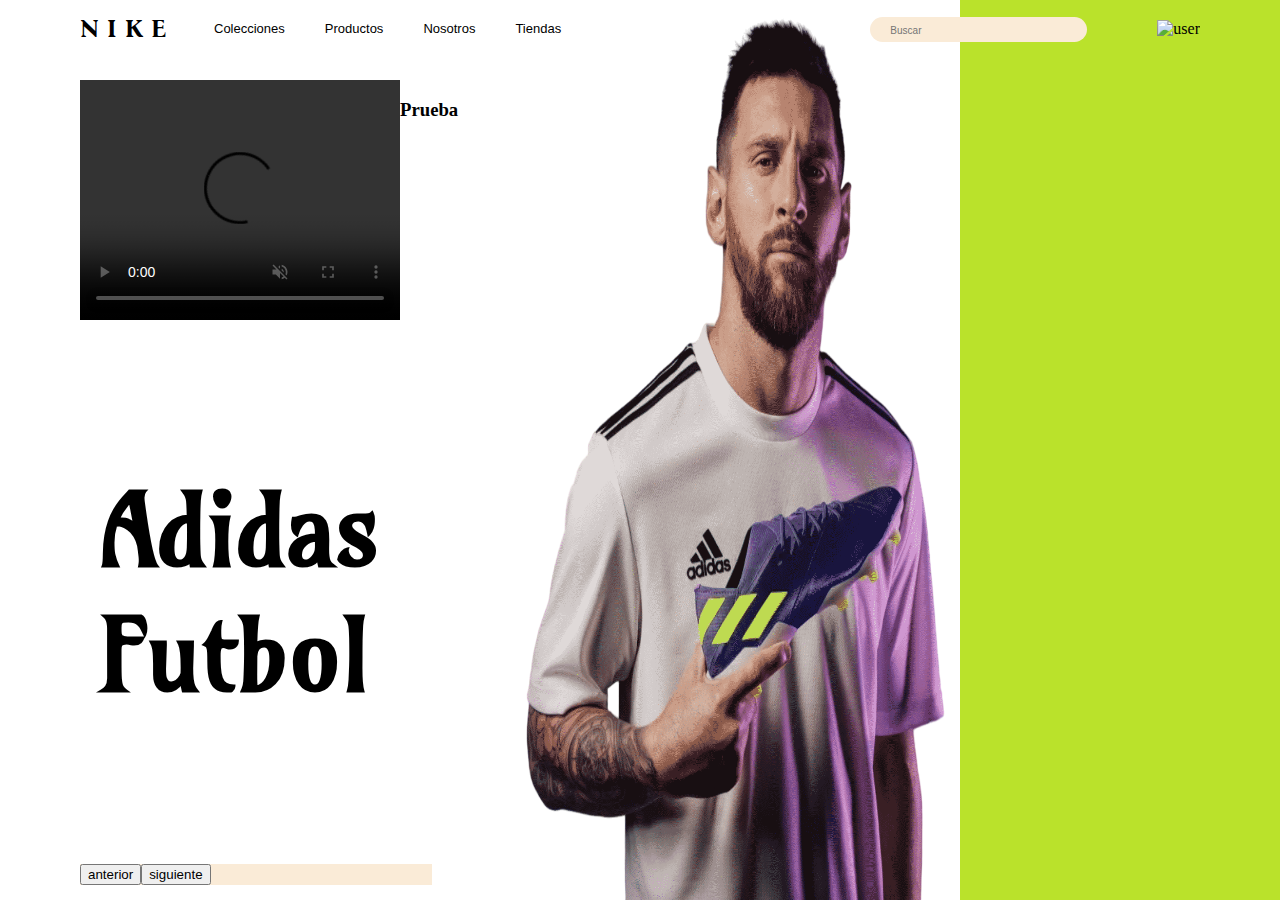
==== index.html @ 3308cf63 "C1" ====
<!DOCTYPE html>
<html lang="en">
<head>
    <meta charset="UTF-8">
    <meta name="viewport" content="width=device-width, initial-scale=1.0">
    <link rel="stylesheet" href="style.css">
    <title>Desing tienda</title>
</head>
<body>

    <header class="header">
        <div class="header_left">
            <div class="header_title">
                NIKE
            </div>
            <div class="header_content">
                <ul class="header_list">
                    <li>
                        <a href="#">Colecciones</a>
                    </li>

                    <li>
                        <a href="#">Productos</a>
                    </li>

                    <li>
                        <a href="#">Nosotros</a>
                    </li>

                    <li>
                        <a href="#">Tiendas</a>
                    </li>
                </ul>
            </div>
        </div>

        <div class="header_right">
            <div>
                <input class="search_header" placeholder="Buscar" type="text">
            </div>
            <div>
                <img style="height: 20px;" src="https://i.pinimg.com/originals/57/00/c0/5700c04197ee9a4372a35ef16eb78f4e.png" alt="user">
            </div>
        </div>
    </header>
    
    <div class="container">
        
        <div class="content1">
            <div class="card1">
                <video id="myVideo" width="320" height="240" controls autoplay muted>
                    <source src="./img/promo.mp4" type="video/mp4">
                </video>
                <h3>Prueba</h3>
            </div>
            
            <div class="card2">
                <h1>Adidas Futbol</h1>
            </div>
            
            <div class="card3">
                <button>anterior</button>
                <button>siguiente</button>
            </div>
        </div>

        <div class="content2">
            <img src="./img/messiS.png" alt="">
        </div>

        <div class="content3">
            
        </div>

    </div>


    
    <script src="./main.js"></script>
</body>
</html>
---- style.css ----
@import url('https://fonts.googleapis.com/css2?family=Amarante&family=BhuTuka+Expanded+One&family=Bona+Nova:ital,wght@0,400;0,700;1,400&family=Orbitron:wght@400..900&family=Vidaloka&display=swap');


body{
    font-family: Poppins;
    margin: 0;
    padding: 0;
    height: 100%;
    overflow-x: hidden;
}

.header {
    position: absolute;
    display: flex;
    justify-content: space-between;
    align-items: center;
    padding: 10px 20px; 
 
    left: 0;
    right: 0;
    padding: 15px 80px 15px 80px;
    z-index: 2;
}



.header_left {
    display: flex;
}

.header_title {
    font-family: "Bona Nova", serif;
    letter-spacing: 8px;
    font-size: 24px;
    font-weight: bold;
}

.header_content {
    display: flex;
}

.header_list {
    display: flex;
    list-style: none;
    margin: 0 auto;
    align-items: center;
}

.header_list li {
    margin-right: 40px;
    font-size: small;
}


.header_list li a {
    font-family: 'Gill Sans', 'Gill Sans MT', Calibri, 'Trebuchet MS', sans-serif;
    text-decoration: none;
    color: #000;
}

.header_right {
    display: flex;
    align-items: center;
}

  
.header_right input.search_header {
    margin-right: 70px;
    padding: 5px 20px 5px 20px;
    background-color: antiquewhite;
    border: none;
    outline: none;
    border-radius: 15px;
}

.header_right input.search_header::placeholder {
    font-size: 10px;
}

/* */

.container {
    display: flex;
    height: 100vh;
    width: 100%;

    position: relative;
}

.content1 {

    width: 40%;
    height: 100%;
    display: inline-block;
}

.content1 .card1{

    display: flex;
    margin: 80px;
    padding: auto;
}

.content1 .card2 {

    display: flex;
    margin: 0px 100px;
}

.content1 .card2 h1{
    font-family: "Amarante", serif;
    font-size: 100px;

}

.content1 .card3{
    background-color: antiquewhite;
    display: flex;
    margin: 80px;
}

.content2 {
    width: 35%;
}

.content2 img {
    height: 100%;
    width: 100%;
    z-index: 1;
}

.content2 {
    width: 35%;
    position: relative;
    z-index: 1; 
}

.content2 img {
    height: 100%;
    width: 100%;
}

.content3 {
    background-color: rgb(186, 226, 43);
    width: 25%;
}
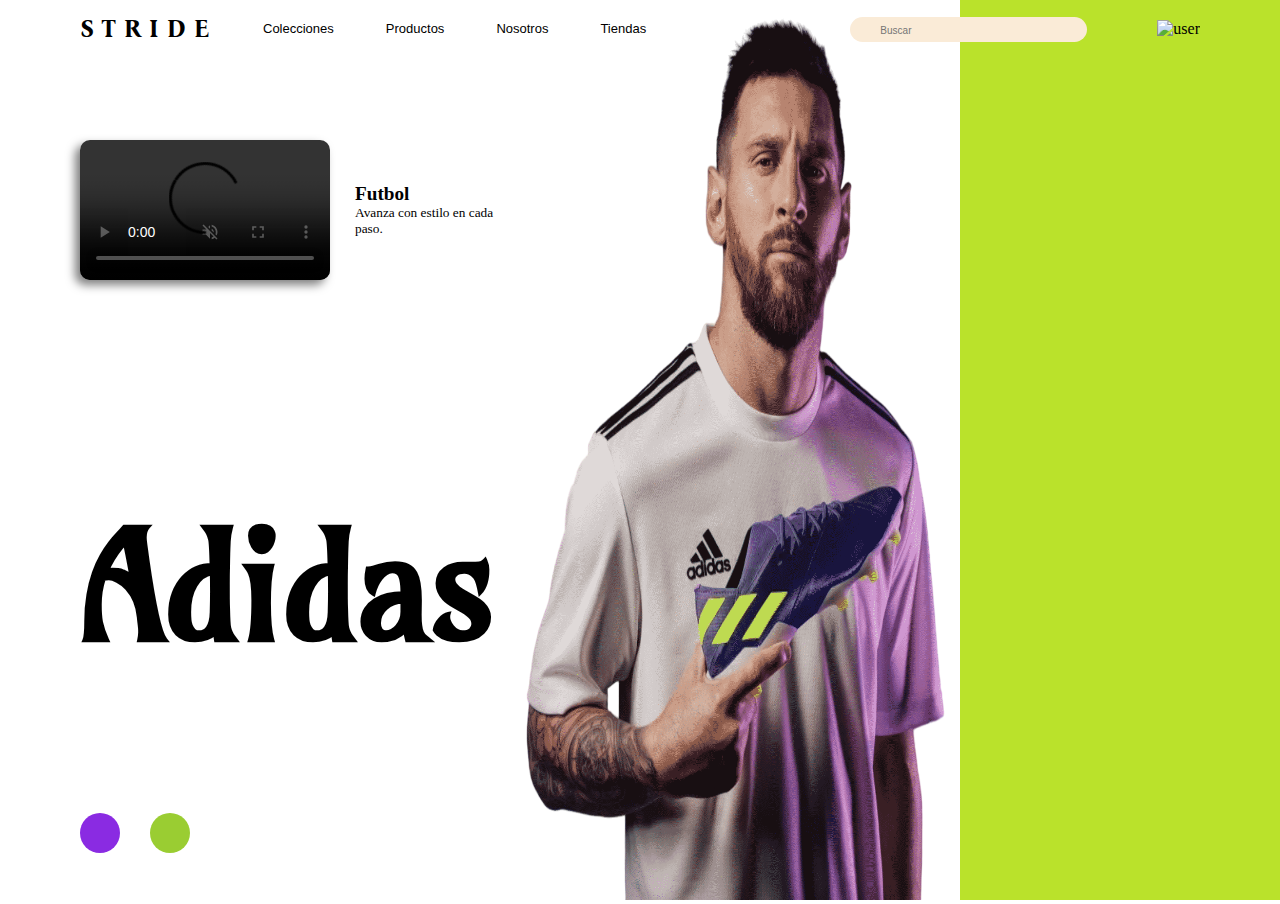
==== commit c511776c: "C3" ====
--- a/index.html
+++ b/index.html
@@ -3,6 +3,7 @@
 <head>
     <meta charset="UTF-8">
     <meta name="viewport" content="width=device-width, initial-scale=1.0">
+    <link href="https://cdn.jsdelivr.net/npm/remixicon@2.5.0/fonts/remixicon.css" rel="stylesheet">
     <link rel="stylesheet" href="style.css">
     <title>Desing tienda</title>
 </head>
@@ -11,7 +12,7 @@
     <header class="header">
         <div class="header_left">
             <div class="header_title">
-                NIKE
+                STRIDE
             </div>
             <div class="header_content">
                 <ul class="header_list">
@@ -36,6 +37,7 @@
 
         <div class="header_right">
             <div>
+                <i class="ri-search-line"></i>
                 <input class="search_header" placeholder="Buscar" type="text">
             </div>
             <div>
@@ -47,20 +49,28 @@
     <div class="container">
         
         <div class="content1">
+            <div class="card0">
+            
+            </div>
             <div class="card1">
-                <video id="myVideo" width="320" height="240" controls autoplay muted>
-                    <source src="./img/promo.mp4" type="video/mp4">
-                </video>
-                <h3>Prueba</h3>
+                <div class="videoContent">
+                    <video id="myVideo"  class="videoImage" controls autoplay muted>
+                        <source src="./img/promo.mp4" type="video/mp4">
+                    </video>
+                    <div class="subVideo">
+                        <h3>Futbol</h3>
+                        <p>Avanza con estilo en cada paso.</p>
+                    </div>
+                </div>
             </div>
             
             <div class="card2">
-                <h1>Adidas Futbol</h1>
+                <h1>Adidas</h1>
             </div>
             
             <div class="card3">
-                <button>anterior</button>
-                <button>siguiente</button>
+                <button style="background-color: blueviolet;"><i class="ri-arrow-left-s-line"></i></button>
+                <button style="background-color: yellowgreen;"><i class="ri-arrow-right-s-line"></i></button>
             </div>
         </div>
 
--- a/style.css
+++ b/style.css
@@ -1,149 +1,239 @@
-
-@import url('https://fonts.googleapis.com/css2?family=Amarante&family=BhuTuka+Expanded+One&family=Bona+Nova:ital,wght@0,400;0,700;1,400&family=Orbitron:wght@400..900&family=Vidaloka&display=swap');
-
-
-body{
-    font-family: Poppins;
-    margin: 0;
-    padding: 0;
-    height: 100%;
-    overflow-x: hidden;
+@import url("https://fonts.googleapis.com/css2?family=Amarante&family=BhuTuka+Expanded+One&family=Bona+Nova:ital,wght@0,400;0,700;1,400&family=Orbitron:wght@400..900&family=Vidaloka&display=swap");
+
+body {
+  font-family: Poppins;
+  margin: 0;
+  padding: 0;
+  height: 100%;
+  overflow-x: hidden;
 }
 
 .header {
-    position: absolute;
-    display: flex;
-    justify-content: space-between;
-    align-items: center;
-    padding: 10px 20px; 
- 
-    left: 0;
-    right: 0;
-    padding: 15px 80px 15px 80px;
-    z-index: 2;
-}
-
-
+  position: absolute;
+  display: flex;
+  justify-content: space-between;
+  align-items: center;
+  padding: 10px 20px;
+
+  left: 0;
+  right: 0;
+  padding: 15px 80px 15px 80px;
+  z-index: 2;
+}
 
 .header_left {
-    display: flex;
+  display: flex;
 }
 
 .header_title {
-    font-family: "Bona Nova", serif;
-    letter-spacing: 8px;
-    font-size: 24px;
-    font-weight: bold;
+  font-family: "Bona Nova", serif;
+  letter-spacing: 8px;
+  font-size: 24px;
+  font-weight: bold;
 }
 
 .header_content {
-    display: flex;
+  display: flex;
 }
 
 .header_list {
-    display: flex;
-    list-style: none;
-    margin: 0 auto;
-    align-items: center;
+  display: flex;
+  list-style: none;
+  margin: 0 auto;
+  align-items: center;
 }
 
 .header_list li {
+    padding: 6px;
     margin-right: 40px;
     font-size: small;
-}
-
-
-.header_list li a {
-    font-family: 'Gill Sans', 'Gill Sans MT', Calibri, 'Trebuchet MS', sans-serif;
+    position: relative; 
+    transition: transform 0.3s ease;
+  }
+  
+  .header_list li a {
+    font-family: "Gill Sans", "Gill Sans MT", Calibri, "Trebuchet MS", sans-serif;
     text-decoration: none;
     color: #000;
-}
-
+    position: relative;
+  }
+
+  .header_list li::after {
+    content: "";
+    position: absolute;
+    bottom: 0;
+    left: 0;
+    width: 0%;
+    height: 3px;
+    background-color: blueviolet; 
+    border-radius: 8px;
+    transition: width 0.3s ease; 
+  }
+  
+  .header_list li:hover::after {
+    width: 100%; 
+  }
+  
+  .header_list li:hover {
+    transform: scale(1.1); 
+  }
+  
 .header_right {
+  display: flex;
+  align-items: center;
+}
+
+.header_right input.search_header {
+  margin-right: 70px;
+  padding: 5px 30px 5px 30px;
+  background-color: antiquewhite;
+  border: none;
+  outline: none;
+  border-radius: 15px;
+}
+
+.search_icon {
+      position: absolute;
+    left: 10px; /* Ajusta la posición horizontal del icono */
+    top: 50%; /* Centra verticalmente */
+    transform: translateY(-50%); /* Ajusta verticalmente */
+  }
+
+.header_right input.search_header::placeholder {
+  font-size: 10px;
+}
+
+/* */
+
+.container {
+  display: flex;
+  height: 100vh;
+  width: 100%;
+  position: relative;
+}
+
+.content1 {
+
+  width: 40%;
+  height: 100vh;
+  display: block;
+}
+
+.content1 .card0 {
+
+  display: flex;
+  height: 10vh;
+}
+
+.content1 .card1 {
+
+  height: 35vh;
+  justify-content: center;
+  align-items: center;
+}
+
+.content1 .card1 .videoContent{
     display: flex;
+
+    padding: 50px 0;
+    justify-content: center;
     align-items: center;
 }
 
-  
-.header_right input.search_header {
-    margin-right: 70px;
-    padding: 5px 20px 5px 20px;
-    background-color: antiquewhite;
-    border: none;
-    outline: none;
-    border-radius: 15px;
-}
-
-.header_right input.search_header::placeholder {
-    font-size: 10px;
-}
-
-/* */
-
-.container {
-    display: flex;
-    height: 100vh;
-    width: 100%;
-
-    position: relative;
-}
-
-.content1 {
-
-    width: 40%;
-    height: 100%;
-    display: inline-block;
-}
-
-.content1 .card1{
-
-    display: flex;
-    margin: 80px;
-    padding: auto;
+.content1 .card1 .videoContent .subVideo{
+    display: block;
+}
+
+.content1 .card1 .videoContent .subVideo h3,
+.content1 .card1 .videoContent .subVideo p {
+    margin: 0 5px 0 25px;
+}
+
+.content1 .card1 .videoContent .subVideo h3 {
+    font-size: larger;
+}
+
+.content1 .card1 .videoContent .subVideo p {
+    font-size: smaller;
+}
+  
+  
+.content1 .card1 .videoImage {
+  width: 250px;
+  height: 140px;
+  margin-left: 80px;
+  box-shadow: -5px 5px 10px rgba(0, 0, 0, 0.5);
+  border-radius: 10px; /* Redondear los bordes */
 }
 
 .content1 .card2 {
-
-    display: flex;
-    margin: 0px 100px;
-}
-
-.content1 .card2 h1{
-    font-family: "Amarante", serif;
-    font-size: 100px;
-
-}
-
-.content1 .card3{
-    background-color: antiquewhite;
-    display: flex;
-    margin: 80px;
+  height: 40vh;
+  display: flex;
+  justify-content: center;
+  align-items: center;
+}
+
+.content1 .card2 h1 {
+  display: flex;
+  font-family: "Amarante", serif;
+
+  width: 100%;
+  height: 100%;
+  padding: 0 0 0 80px;
+  font-size: 150px;
+  align-items: center;
+}
+
+.content1 .card3 {
+
+  display: flex;
+  height: 15vh;
+  justify-content: start;
+  align-items: center;
+  padding-left: 80px;
+}
+
+.content1 .card3 button {
+  display: flex;
+  border-radius: 50%;
+  border: none;
+  cursor: pointer;
+  margin-right: 30px;
+  transition: transform 0.3s ease;
+  align-items: center;
+  justify-content: center;
+  width: 40px;
+  height: 40px;
+  color: white;
+  font-size: medium;
+}
+
+.content1 .card3 button:hover {
+  transform: scale(1.5);
 }
 
 .content2 {
-    width: 35%;
+  width: 35%;
 }
 
 .content2 img {
-    height: 100%;
-    width: 100%;
-    z-index: 1;
+  height: 100%;
+  width: 100%;
+  z-index: 1;
 }
 
 .content2 {
-    width: 35%;
-    position: relative;
-    z-index: 1; 
+  width: 35%;
+  position: relative;
+  z-index: 1;
 }
 
 .content2 img {
-    height: 100%;
-    width: 100%;
+  height: 100%;
+  width: 100%;
 }
 
 .content3 {
-    background-color: rgb(186, 226, 43);
-    width: 25%;
-}
-
-
+  background-color: rgb(186, 226, 43);
+  width: 25%;
+}
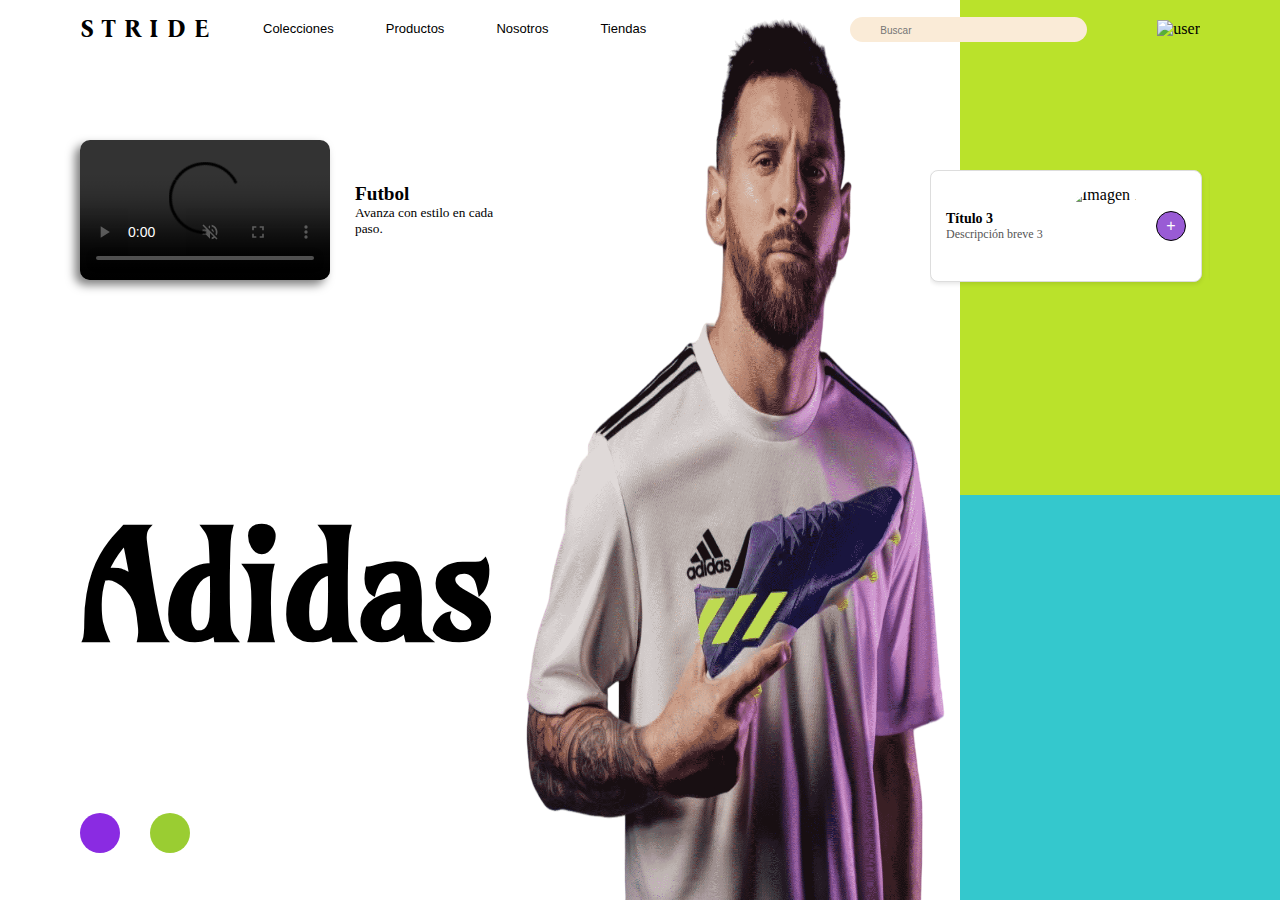
==== commit 8c9934ff: "C5" ====
--- a/index.html
+++ b/index.html
@@ -79,7 +79,64 @@
         </div>
 
         <div class="content3">
-            
+            <div class="card0">
+            </div>
+            <div class="card1">
+                <div class="carousel-container">
+                    <div class="carousel">
+                        <div class="card">
+                            <div class="card-content">
+                                <div class="card-content-text">
+                                    <h3>Título 3</h3>
+                                    <p>Descripción breve 3</p>
+                                </div>
+                                <div class="card-content-colors">
+                                    <div class="circle"></div>
+                                </div>
+                            </div>
+                            <img src="https://assets.adidas.com/images/h_840,f_auto,q_auto,fl_lossy,c_fill,g_auto/d24e4c93008c4e559f76c67bc6c3b143_9366/Polera_con_Capucha_Flames_Logo_Negro_IS0208_21_model.jpg" alt="Imagen 1">
+                            <button>+</button>
+                        </div>
+                        <div class="card">
+                            <div class="card-content">
+                                <div class="card-content-text">
+                                    <h3>Título 2</h3>
+                                    <p>Descripción breve 2</p>
+                                </div>
+                                <div class="card-content-colors">
+                                    <div class="circle"></div>
+                                </div>
+                            </div>
+                            <img src="https://assets.adidas.com/images/h_840,f_auto,q_auto,fl_lossy,c_fill,g_auto/13adff8dc2734547952faef900b43ec9_9366/Polera_con_Capucha_Adicolor_Seasonal_Archive_Negro_IA2531_21_model.jpg" alt="Imagen 2">
+                            <button>+</button>
+                        </div>
+                        <div class="card">
+                            <div class="card-content">
+                                <div class="card-content-text">
+                                    <h3>Título 3</h3>
+                                    <p>Descripción breve 3</p>
+                                </div>
+                                <div class="card-content-colors">
+                                    <div class="circle"></div>
+                                </div>
+                            </div>
+                            <div class="card-content">
+                                <div class="card-content-img">
+                                    <img src="https://assets.adidas.com/images/h_840,f_auto,q_auto,fl_lossy,c_fill,g_auto/9601178d32a848e4823ef4afb7f91dfe_9366/Polera_con_Capucha_Youth_of_Paris_Plomo_IU3310_21_model.jpg" alt="Imagen 3">
+                                </div>
+                                <div>
+                                    <button>+</button>
+                                </div>
+                            </div>
+                        </div>
+                        <!-- Añade más tarjetas aquí -->
+                    </div>
+                </div>
+            </div>
+
+            <div class="card2">
+                
+            </div>
         </div>
 
     </div>
--- a/style.css
+++ b/style.css
@@ -120,7 +120,6 @@
 }
 
 .content1 .card0 {
-
   display: flex;
   height: 10vh;
 }
@@ -236,4 +235,92 @@
 .content3 {
   background-color: rgb(186, 226, 43);
   width: 25%;
-}
+  height: 100vh;
+  display: block;
+}
+
+.content3 .card0 {
+  display: flex;
+  height: 10vh;
+}
+
+.content3 .card1 {
+  display: flex;
+  height: 45vh;
+}
+
+
+.carousel-container {
+  position: relative;
+  width: 280px; /* Ajusta el ancho del contenedor del carrusel */
+  overflow: hidden;
+  margin: 80px -30px;
+}
+
+.carousel {
+  display: flex;
+  transition: transform 0.5s ease;
+}
+
+.card {
+  min-width: 240px;
+  min-height: 80px;
+  margin-right: 10px;
+  display: flex;
+  align-items: center;
+  justify-content: space-between;
+  padding: 15px;
+  background-color: white;
+  border: 1px solid #ddd;
+  border-radius: 8px;
+  box-shadow: 0 2px 4px rgba(0, 0, 0, 0.1);
+}
+
+.card img {
+  width: 80px;
+  height: 80px;
+  border-radius: 50%;
+  margin-right: 10px;
+}
+
+.card-content {
+  display: flex;
+  flex-direction: column;
+  justify-content: center;
+  flex: 1;
+}
+
+.card-content h3 {
+  margin: 0;
+  font-size: 14px;
+}
+
+.card-content p {
+  margin: 0;
+  font-size: 12px;
+  color: #555;
+}
+
+.card button {
+  width: 30px;
+  height: 30px;
+  background-color: #995BD5;
+  border: 1px solid #000;
+  color: white;
+  border-radius: 50%;
+  font-size: 16px;
+  display: flex;
+  align-items: center;
+  justify-content: center;
+  cursor: pointer;
+}
+
+.card button:hover {
+  background-color: #0056b3;
+}
+
+.content3 .card2 {
+  display: flex;
+  height: 45vh;
+  background-color: rgb(52, 200, 205);
+}
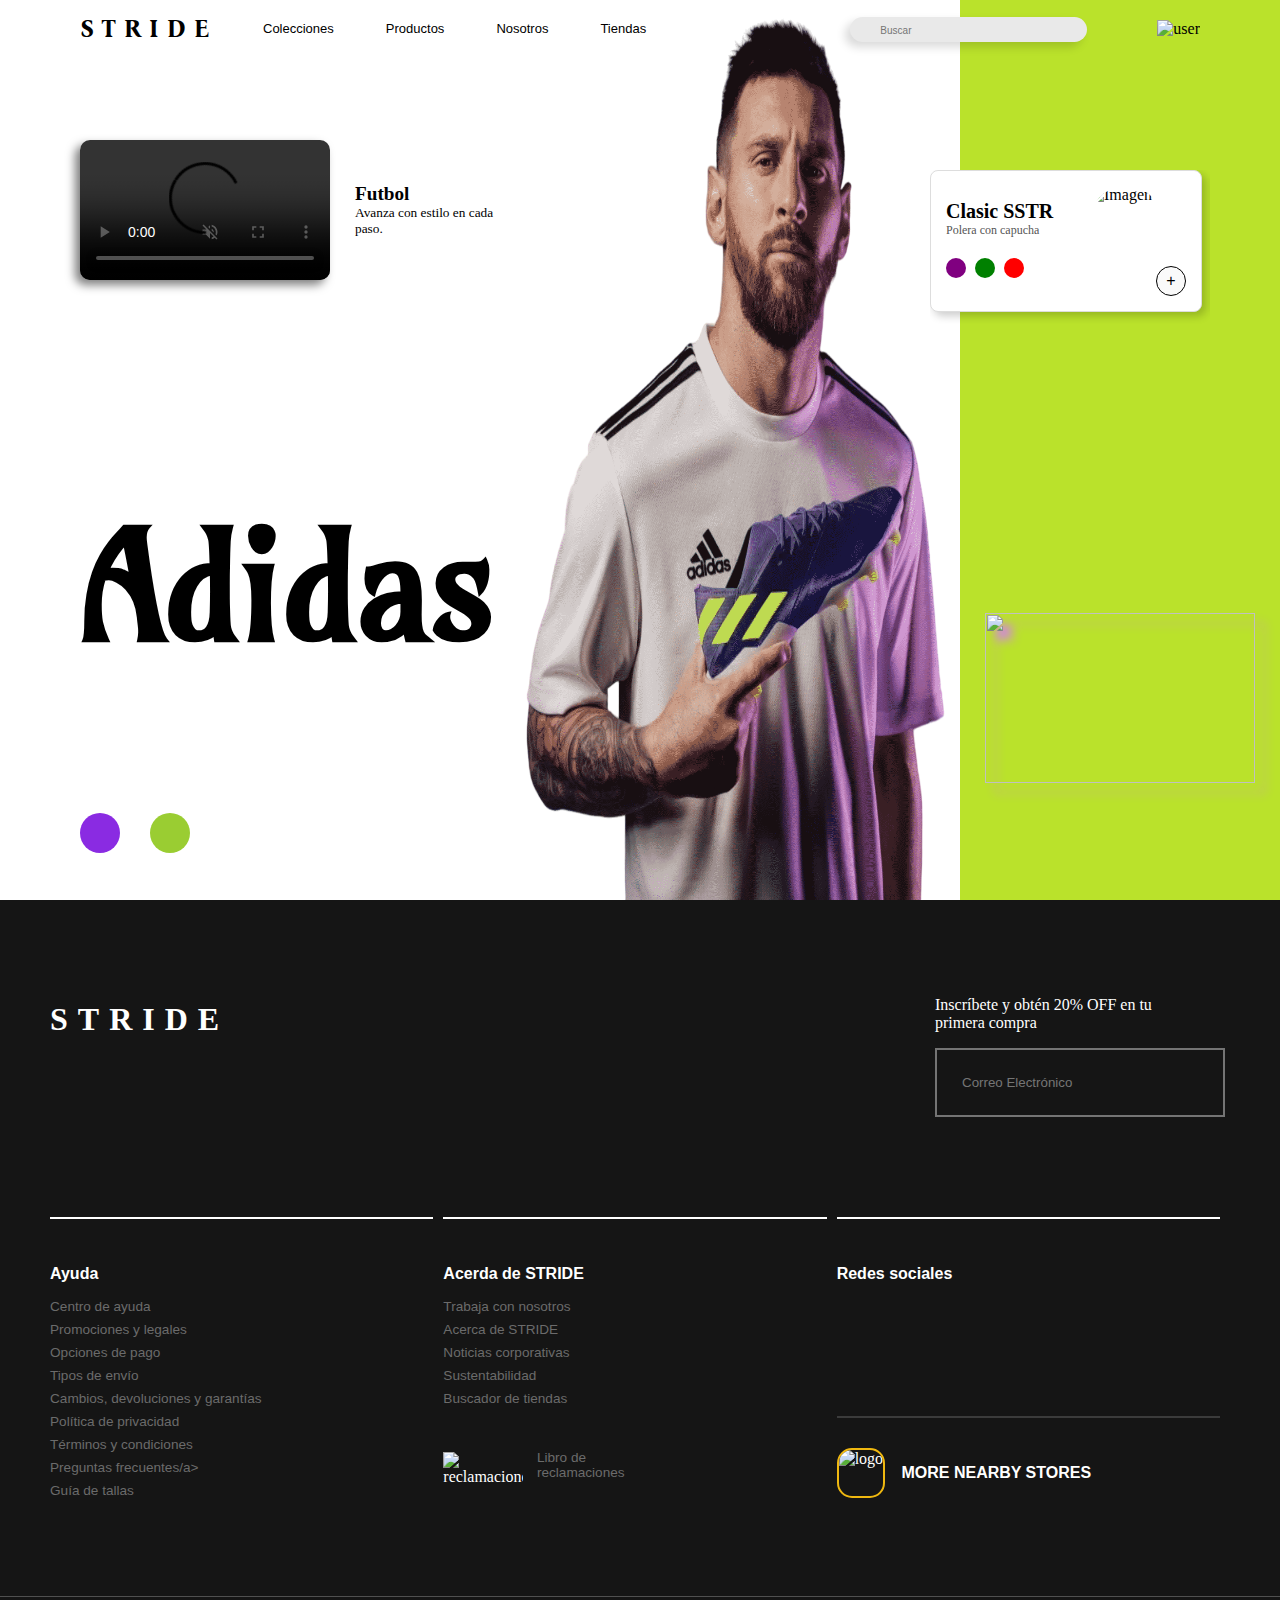
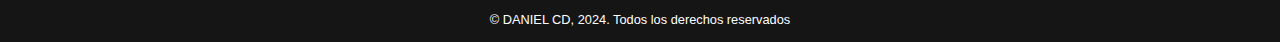
==== commit 7839601e: "C6" ====
--- a/index.html
+++ b/index.html
@@ -1,148 +1,240 @@
 <!DOCTYPE html>
 <html lang="en">
-<head>
-    <meta charset="UTF-8">
-    <meta name="viewport" content="width=device-width, initial-scale=1.0">
-    <link href="https://cdn.jsdelivr.net/npm/remixicon@2.5.0/fonts/remixicon.css" rel="stylesheet">
-    <link rel="stylesheet" href="style.css">
+  <head>
+    <meta charset="UTF-8" />
+    <meta name="viewport" content="width=device-width, initial-scale=1.0" />
+    <link
+      href="https://cdn.jsdelivr.net/npm/remixicon@2.5.0/fonts/remixicon.css"
+      rel="stylesheet"
+    />
+    <link rel="stylesheet" href="style.css" />
     <title>Desing tienda</title>
-</head>
-<body>
-
+  </head>
+  <body>
     <header class="header">
-        <div class="header_left">
-            <div class="header_title">
-                STRIDE
-            </div>
-            <div class="header_content">
-                <ul class="header_list">
-                    <li>
-                        <a href="#">Colecciones</a>
-                    </li>
-
-                    <li>
-                        <a href="#">Productos</a>
-                    </li>
-
-                    <li>
-                        <a href="#">Nosotros</a>
-                    </li>
-
-                    <li>
-                        <a href="#">Tiendas</a>
-                    </li>
-                </ul>
-            </div>
-        </div>
-
-        <div class="header_right">
-            <div>
-                <i class="ri-search-line"></i>
-                <input class="search_header" placeholder="Buscar" type="text">
-            </div>
-            <div>
-                <img style="height: 20px;" src="https://i.pinimg.com/originals/57/00/c0/5700c04197ee9a4372a35ef16eb78f4e.png" alt="user">
-            </div>
-        </div>
+      <div class="header_left">
+        <div class="header_title">STRIDE</div>
+        <div class="header_content">
+          <ul class="header_list">
+            <li>
+              <a href="#">Colecciones</a>
+            </li>
+
+            <li>
+              <a href="#">Productos</a>
+            </li>
+
+            <li>
+              <a href="#">Nosotros</a>
+            </li>
+
+            <li>
+              <a href="#">Tiendas</a>
+            </li>
+          </ul>
+        </div>
+      </div>
+
+      <div class="header_right">
+        <div>
+          <i class="ri-search-line"></i>
+          <input class="search_header" placeholder="Buscar" type="text" />
+        </div>
+        <div>
+          <img
+            style="height: 20px"
+            src="https://i.pinimg.com/originals/57/00/c0/5700c04197ee9a4372a35ef16eb78f4e.png"
+            alt="user"
+          />
+        </div>
+      </div>
     </header>
+
+    <div class="container">
+      <div class="content1">
+        <div class="card0"></div>
+        <div class="card1">
+          <div class="videoContent">
+            <video id="myVideo" class="videoImage" controls autoplay muted>
+              <source src="./img/promo.mp4" type="video/mp4" />
+            </video>
+            <div class="subVideo">
+              <h3>Futbol</h3>
+              <p>Avanza con estilo en cada paso.</p>
+            </div>
+          </div>
+        </div>
+
+        <div class="card2">
+          <h1>Adidas</h1>
+        </div>
+
+        <div class="card3">
+          <button style="background-color: blueviolet">
+            <i class="ri-arrow-left-s-line"></i>
+          </button>
+          <button style="background-color: yellowgreen">
+            <i class="ri-arrow-right-s-line"></i>
+          </button>
+        </div>
+      </div>
+
+      <div class="content2">
+        <img src="./img/messiS.png" alt="" />
+      </div>
+
+      <div class="content3">
+        <div class="card0"></div>
+        <div class="card1">
+          <div class="carousel-container">
+            <div class="carousel">
+              <div class="card">
+                <div class="card-content">
+                  <div class="card-content-text">
+                    <h3>Clasic SSTR</h3>
+                    <p>Polera con capucha</p>
+                  </div>
+                  <div class="card-content-colors">
+                    <div class="circle purple"></div>
+                    <div class="circle green"></div>
+                    <div class="circle red"></div>
+                  </div>
+                </div>
+                <div class="card-content">
+                    <div class="card-content-img">
+                      <img
+                        src="https://assets.adidas.com/images/h_840,f_auto,q_auto,fl_lossy,c_fill,g_auto/9601178d32a848e4823ef4afb7f91dfe_9366/Polera_con_Capucha_Youth_of_Paris_Plomo_IU3310_21_model.jpg"
+                        alt="Imagen 3"
+                      />
+                    </div>
+                    <div class="card-content-btn">
+                      <button>+</button>
+                    </div>
+                </div>
+              </div>
+              <div class="card">
+                <div class="card-content">
+                  <div class="card-content-text">
+                    <h3>Henry Jones</h3>
+                    <p>Bolsillo canguro</p>
+                  </div>
+                  <div class="card-content-colors">
+                    <div class="circle purple"></div>
+                    <div class="circle green"></div>
+                    <div class="circle red"></div>
+                  </div>
+                </div>
+                <div class="card-content">
+                    <div class="card-content-img">
+                      <img
+                        src="https://assets.adidas.com/images/h_840,f_auto,q_auto,fl_lossy,c_fill,g_auto/dfbb40f942c0432a8b2c5af1ca019112_9366/Polera_con_Capucha_Henry_Jones_Estampado_Plomo_IU0135_23_hover_model.jpg"
+                        alt="Imagen 3"
+                      />
+                    </div>
+                    <div class="card-content-btn">
+                      <button>+</button>
+                    </div>
+                  </div>
+              </div>
+              <div class="card">
+                <div class="card-content">
+                  <div class="card-content-text">
+                    <h3>Flames</h3>
+                    <p>Ajuste holgado</p>
+                  </div>
+                  <div class="card-content-colors">
+                    <div class="circle purple"></div>
+                    <div class="circle green"></div>
+                    <div class="circle red"></div>
+                  </div>
+                </div>
+                <div class="card-content">
+                  <div class="card-content-img">
+                    <img
+                      src="https://assets.adidas.com/images/h_840,f_auto,q_auto,fl_lossy,c_fill,g_auto/d24e4c93008c4e559f76c67bc6c3b143_9366/Polera_con_Capucha_Flames_Logo_Negro_IS0208_21_model.jpg"
+                      alt="Imagen 3"
+                    />
+                  </div>
+                  <div class="card-content-btn">
+                    <button>+</button>
+                  </div>
+                </div>
+              </div>
+              <!-- Añade más tarjetas aquí -->
+            </div>
+          </div>
+        </div>
+
+        <div class="card2">
+            <img src="https://1000marcas.net/wp-content/uploads/2024/02/Adidas-Logo.png" class="imgz">
+        </div>
+      </div>
+    </div>
+
+    <footer>
+        <div class="footer1">
+            <div class="footer-container">
+                <div class="footer-alto">
+                    <div class="footer-logo">
+                        <div class="footer_title"><h1>STRIDE</h1></div>
+                    </div>
+                    <div class="footer-contact">
+                        <p>Inscríbete y obtén 20% OFF en tu primera compra</p>
+                        <input type="text" placeholder="Correo Electrónico">
+                    </div>
+                </div>
+                <div class="footer-bajo">
+                    <div class="footer-list">
+                        <h3>Ayuda</h3>
+                        <a href="#">Centro de ayuda</a>
+                        <a href="#">Promociones y legales</a>
+                        <a href="#">Opciones de pago</a>
+                        <a href="#">Tipos de envío</a>
+                        <a href="#">Cambios, devoluciones y garantías</a>
+                        <a href="#">Política de privacidad</a>
+                        <a href="#">Términos y condiciones</a>
+                        <a href="#">Preguntas frecuentes/a>
+                        <a href="#">Guía de tallas</a>
+                    </div>
+                    <div class="footer-list">
+                        <h3>Acerda de STRIDE</h3>
+                        <a href="#">Trabaja con nosotros</a>
+                        <a href="#">Acerca de STRIDE</a>
+                        <a href="#">Noticias corporativas</a>
+                        <a href="#">Sustentabilidad</a>
+                        <a href="#">Buscador de tiendas</a> <br> <br>
+                        <div class="footer-reclamaciones">
+                            <img src="https://www.saludayacucho.gob.pe/wp-content/uploads/imagenes/libro_reclamaciones.png" alt="reclamaciones">
+                            <a href="#">
+                                <span class="line-break">Libro de</span>
+                                <span class="line-break">reclamaciones</span>
+                            </a>
+                        </div>
+                    </div>
+                    <div class="footer-list">
+                        <h3>Redes sociales</h3>
+                        <div class="footer-social">
+                            <i class="ri-facebook-box-fill"></i>
+                            <i class="ri-youtube-fill"></i>
+                            <i class="ri-instagram-fill"></i>
+                        </div>
+                        <div class="footer-train">
+                            <img src="https://img.freepik.com/vector-gratis/identidad-marca-logotipo-vectorial-corporativo-diseno-r_460848-10165.jpg?size=626&ext=jpg&ga=GA1.1.1788068356.1716422400&semt=ais_user" alt="logo">
+                            <h3>MORE NEARBY STORES</h3>
+                        </div>
+                    </div>
+                </div>
+            </div>
+        </div>
+        <div class="footer2">
+            <p>© DANIEL CD, 2024. Todos los derechos reservados</p>
+            <div class="footer2-target">
+
+            </div>
+        </div>  
+    </footer>
     
-    <div class="container">
-        
-        <div class="content1">
-            <div class="card0">
-            
-            </div>
-            <div class="card1">
-                <div class="videoContent">
-                    <video id="myVideo"  class="videoImage" controls autoplay muted>
-                        <source src="./img/promo.mp4" type="video/mp4">
-                    </video>
-                    <div class="subVideo">
-                        <h3>Futbol</h3>
-                        <p>Avanza con estilo en cada paso.</p>
-                    </div>
-                </div>
-            </div>
-            
-            <div class="card2">
-                <h1>Adidas</h1>
-            </div>
-            
-            <div class="card3">
-                <button style="background-color: blueviolet;"><i class="ri-arrow-left-s-line"></i></button>
-                <button style="background-color: yellowgreen;"><i class="ri-arrow-right-s-line"></i></button>
-            </div>
-        </div>
-
-        <div class="content2">
-            <img src="./img/messiS.png" alt="">
-        </div>
-
-        <div class="content3">
-            <div class="card0">
-            </div>
-            <div class="card1">
-                <div class="carousel-container">
-                    <div class="carousel">
-                        <div class="card">
-                            <div class="card-content">
-                                <div class="card-content-text">
-                                    <h3>Título 3</h3>
-                                    <p>Descripción breve 3</p>
-                                </div>
-                                <div class="card-content-colors">
-                                    <div class="circle"></div>
-                                </div>
-                            </div>
-                            <img src="https://assets.adidas.com/images/h_840,f_auto,q_auto,fl_lossy,c_fill,g_auto/d24e4c93008c4e559f76c67bc6c3b143_9366/Polera_con_Capucha_Flames_Logo_Negro_IS0208_21_model.jpg" alt="Imagen 1">
-                            <button>+</button>
-                        </div>
-                        <div class="card">
-                            <div class="card-content">
-                                <div class="card-content-text">
-                                    <h3>Título 2</h3>
-                                    <p>Descripción breve 2</p>
-                                </div>
-                                <div class="card-content-colors">
-                                    <div class="circle"></div>
-                                </div>
-                            </div>
-                            <img src="https://assets.adidas.com/images/h_840,f_auto,q_auto,fl_lossy,c_fill,g_auto/13adff8dc2734547952faef900b43ec9_9366/Polera_con_Capucha_Adicolor_Seasonal_Archive_Negro_IA2531_21_model.jpg" alt="Imagen 2">
-                            <button>+</button>
-                        </div>
-                        <div class="card">
-                            <div class="card-content">
-                                <div class="card-content-text">
-                                    <h3>Título 3</h3>
-                                    <p>Descripción breve 3</p>
-                                </div>
-                                <div class="card-content-colors">
-                                    <div class="circle"></div>
-                                </div>
-                            </div>
-                            <div class="card-content">
-                                <div class="card-content-img">
-                                    <img src="https://assets.adidas.com/images/h_840,f_auto,q_auto,fl_lossy,c_fill,g_auto/9601178d32a848e4823ef4afb7f91dfe_9366/Polera_con_Capucha_Youth_of_Paris_Plomo_IU3310_21_model.jpg" alt="Imagen 3">
-                                </div>
-                                <div>
-                                    <button>+</button>
-                                </div>
-                            </div>
-                        </div>
-                        <!-- Añade más tarjetas aquí -->
-                    </div>
-                </div>
-            </div>
-
-            <div class="card2">
-                
-            </div>
-        </div>
-
-    </div>
-
-
-    
+
     <script src="./main.js"></script>
-</body>
-</html>+  </body>
+</html>
--- a/style.css
+++ b/style.css
@@ -86,10 +86,11 @@
 .header_right input.search_header {
   margin-right: 70px;
   padding: 5px 30px 5px 30px;
-  background-color: antiquewhite;
+  background-color: rgb(233, 233, 233);
   border: none;
   outline: none;
   border-radius: 15px;
+  box-shadow: -5px 5px 10px rgba(0, 0, 0, 0.15);
 }
 
 .search_icon {
@@ -252,7 +253,7 @@
 
 .carousel-container {
   position: relative;
-  width: 280px; /* Ajusta el ancho del contenedor del carrusel */
+  width: 280px;
   overflow: hidden;
   margin: 80px -30px;
 }
@@ -273,54 +274,277 @@
   background-color: white;
   border: 1px solid #ddd;
   border-radius: 8px;
-  box-shadow: 0 2px 4px rgba(0, 0, 0, 0.1);
-}
-
-.card img {
-  width: 80px;
-  height: 80px;
+  box-shadow: 4px 4px 8px rgba(0, 0, 0, 0.2);
+}
+
+.card-content-img {
+  display: flex;
+  justify-content: center;
+  width: 100%; 
+}
+
+.card-content-img img {
+  max-width: 100%;
+  max-height: 100%; 
   border-radius: 50%;
-  margin-right: 10px;
-}
+  height: 80px; 
+}
+
 
 .card-content {
-  display: flex;
+  display: block;
   flex-direction: column;
   justify-content: center;
   flex: 1;
 }
 
+
 .card-content h3 {
   margin: 0;
-  font-size: 14px;
+  font-size: 20px;
+ 
 }
 
 .card-content p {
   margin: 0;
   font-size: 12px;
   color: #555;
+  padding-bottom: 20px; 
+}
+
+
+.card-content-colors .circle {
+  width: 20px;
+  height: 20px;
+  border-radius: 50%;
+  display: inline-block;
+  margin-right: 5px;
+}
+.circle.purple {
+  background-color: purple;
+}
+.circle.green {
+  background-color: green;
+}
+.circle.red {
+  background-color: red;
 }
 
 .card button {
   width: 30px;
   height: 30px;
-  background-color: #995BD5;
+  background-color: #fafafa;
   border: 1px solid #000;
-  color: white;
+  color: black;
   border-radius: 50%;
   font-size: 16px;
   display: flex;
   align-items: center;
   justify-content: center;
   cursor: pointer;
+  margin-left: 90px;
+  transition: background-color 0.3s ease, color 0.3s ease;
 }
 
 .card button:hover {
-  background-color: #0056b3;
+  background-color: #333333;
+  color: white;
+
 }
 
 .content3 .card2 {
   display: flex;
   height: 45vh;
-  background-color: rgb(52, 200, 205);
-}
+  justify-content: center; /* Centra horizontalmente */
+  align-items: center; /* Centra verticalmente */
+}
+
+
+.card2 .imgz {
+  width: 270px;
+  height: 170px;
+  filter: drop-shadow(10px 10px 5px rgb(209, 136, 216));
+}
+
+
+/* FOOTER */ 
+footer {
+  background-color: #151515; 
+  color: #ffffff; 
+  padding: 80px 0 0 0; 
+}
+
+.footer1 {
+  background-color: #151515;
+  color: #000;
+  padding: 0 50px;
+  display: block;
+  border-bottom: solid #505050 1px;
+}
+
+.footer-alto {
+  display: flex;
+  color: white;
+  padding-bottom: 100px;
+  background-color: #151515;
+}
+
+.footer-logo {
+  width: 75%;
+}
+
+.footer-logo h1 {
+  letter-spacing: 10px;
+  cursor: pointer;
+  transition: color 0.5s ease;
+}
+
+.footer-logo h1:hover {
+  color: rgb(253, 214, 162);
+}
+
+.footer-contact {
+  width: 25%;
+}
+
+.footer-contact p{
+  width: 80%;
+}
+
+.footer-contact input{
+  width: 80%;
+  padding: 25px;
+  outline: none;
+  background-color: #151515;
+  color: #ddd;
+  border: 2px solid rgb(116, 116, 116); /* Borde dorado */
+  transition: border-color 0.3s; /* Transición suave del color del borde */
+}
+
+.footer-contact input:focus {
+  border-color: rgb(219, 219, 219); 
+}
+
+.footer-bajo {
+  display: flex;
+  padding-bottom: 90px;
+}
+
+.footer-bajo > * {
+  flex-grow: 1;
+  flex-basis: 0;
+}
+
+.footer-list {
+  background-color: #151515;
+  margin-right: 10px;
+  padding-top: 30px;
+  border-top: #ffffff solid 2px;
+  color: white;
+}
+
+.footer-list h3 {
+  font-family: Arial, Helvetica, sans-serif;
+  font-size: 1rem;
+}
+
+.footer-list a {
+  display: block;
+  color: rgb(107, 107, 107);
+  font-family: sans-serif;
+  font-size: 0.85rem;
+  margin-bottom: 8px;
+  text-decoration: none;
+  transition: color 0.3s ease;
+}
+
+.footer-list a:hover {
+  color: white;
+}
+
+.footer-reclamaciones {
+  display: flex;
+  align-items: center;
+}
+
+.footer-reclamaciones img{
+  cursor: pointer;
+  width: 5em;
+  height: auto; 
+}
+
+.footer-reclamaciones a{  
+  margin-left: 1em;
+}
+
+ .line-break {
+  display: block;
+}
+
+.footer-social{
+  padding-bottom: 90px;
+  border-bottom: #3b3b3b solid 2px;
+}
+
+.footer-social i{
+  cursor: pointer;
+  font-size: 1.5em;
+  padding-right: 10px;
+  transition: color 0.5s ease;
+}
+
+.footer-social i:hover{
+  color: #555;
+}
+
+
+.footer-train {
+  padding-top: 30px;
+  display: flex;
+}
+
+.footer-train img {
+  cursor: pointer;
+  width: 2.8em;
+  height: auto;
+  border: #efb810 2px solid;
+  border-radius: 15px;
+}
+
+.footer-train h3 {
+  margin-left: 1em;
+  cursor: pointer;
+  position: relative;
+  transition: color 0.3s ease;
+}
+
+.footer-train h3:hover {
+  color: rgb(253, 214, 162);
+}
+
+.footer-train h3::after {
+  content: '';
+  position: absolute;
+  bottom: -2px;
+  left: 0;
+  width: 100%;
+  height: 2px;
+  background-image: linear-gradient(to right, transparent 0%, #efb810 100%);
+  background-repeat: no-repeat;
+  background-size: 0% 2px; 
+  transition: background-size 0.3s ease;
+}
+
+.footer-train h3:hover::after {
+  background-size: 100% 9px;
+}
+
+.footer2 {
+  padding: 2px;
+  text-align: center;
+}
+
+.footer2 p {
+  font-family: 'Lucida Sans', 'Lucida Sans Regular', 'Lucida Grande', 'Lucida Sans Unicode', Geneva, Verdana, sans-serif;
+  font-size: 0.8em;
+}
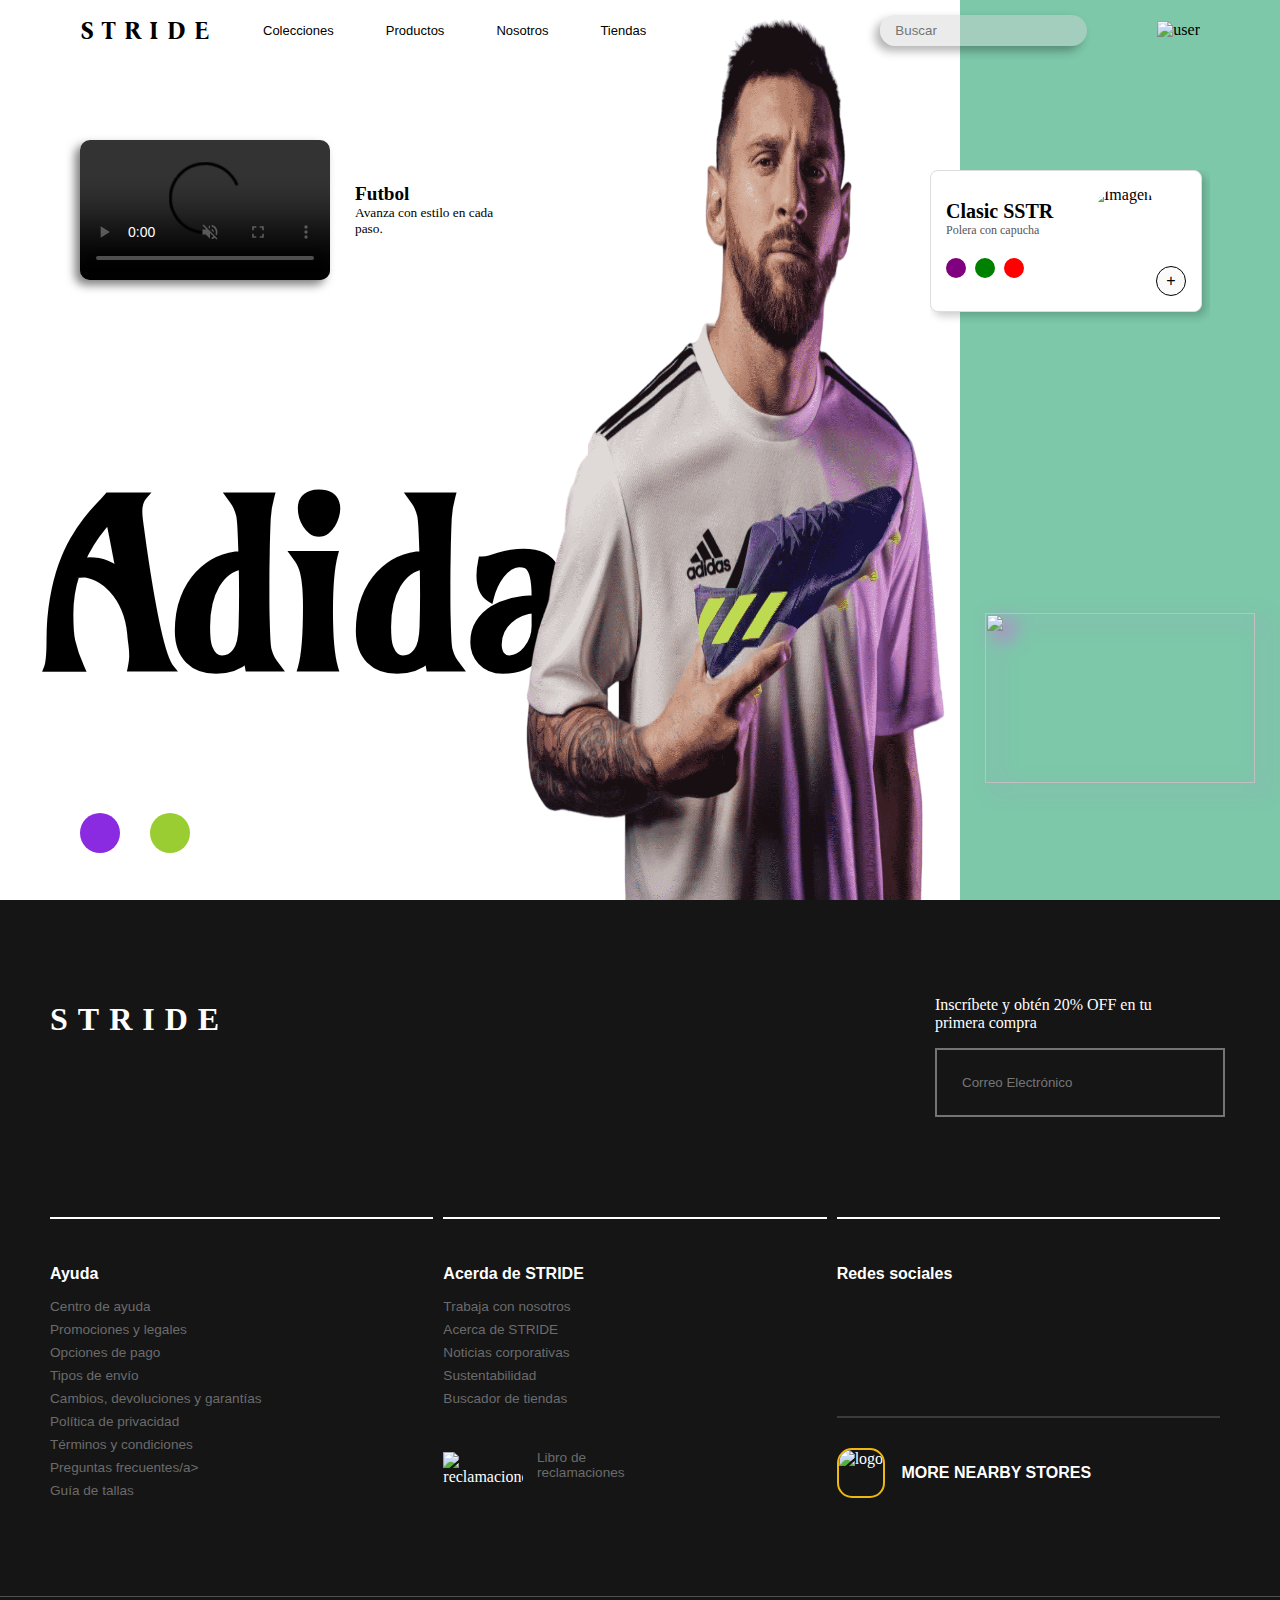
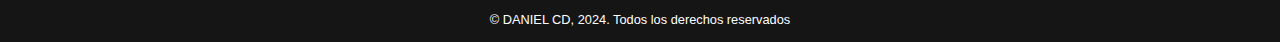
==== commit eb0f5a52: "C6" ====
--- a/index.html
+++ b/index.html
@@ -11,7 +11,7 @@
     <title>Desing tienda</title>
   </head>
   <body>
-    <header class="header">
+    <nav class="header">
       <div class="header_left">
         <div class="header_title">STRIDE</div>
         <div class="header_content">
@@ -35,12 +35,12 @@
         </div>
       </div>
 
-      <div class="header_right">
-        <div>
-          <i class="ri-search-line"></i>
-          <input class="search_header" placeholder="Buscar" type="text" />
-        </div>
-        <div>
+        <div class="search">
+          <input class="search_header" placeholder="Buscar" type="text" id="search"/>
+          <i class="ri-search-line" id="search_icon"></i>
+          <div class="search_bx2">
+        </div>
+        <div class="user">
           <img
             style="height: 20px"
             src="https://i.pinimg.com/originals/57/00/c0/5700c04197ee9a4372a35ef16eb78f4e.png"
@@ -48,7 +48,7 @@
           />
         </div>
       </div>
-    </header>
+    </nav>
 
     <div class="container">
       <div class="content1">
@@ -66,21 +66,21 @@
         </div>
 
         <div class="card2">
-          <h1>Adidas</h1>
+          <h1 id="wordDisplay">Adidas</h1>
         </div>
 
         <div class="card3">
-          <button style="background-color: blueviolet">
+          <button style="background-color: blueviolet" id="prevButton">
             <i class="ri-arrow-left-s-line"></i>
           </button>
-          <button style="background-color: yellowgreen">
+          <button style="background-color: yellowgreen" id="nextButton">
             <i class="ri-arrow-right-s-line"></i>
           </button>
         </div>
       </div>
 
       <div class="content2">
-        <img src="./img/messiS.png" alt="" />
+        <img id="imageDisplay" src="./img/messiS.png" alt="" />
       </div>
 
       <div class="content3">
@@ -166,10 +166,11 @@
         </div>
 
         <div class="card2">
-            <img src="https://1000marcas.net/wp-content/uploads/2024/02/Adidas-Logo.png" class="imgz">
+            <img id="imageDisplay"  src="https://1000marcas.net/wp-content/uploads/2024/02/Adidas-Logo.png" class="imgz">
         </div>
       </div>
     </div>
+
 
     <footer>
         <div class="footer1">
--- a/style.css
+++ b/style.css
@@ -14,7 +14,6 @@
   justify-content: space-between;
   align-items: center;
   padding: 10px 20px;
-
   left: 0;
   right: 0;
   padding: 15px 80px 15px 80px;
@@ -44,64 +43,149 @@
 }
 
 .header_list li {
-    padding: 6px;
-    margin-right: 40px;
-    font-size: small;
-    position: relative; 
-    transition: transform 0.3s ease;
-  }
-  
-  .header_list li a {
-    font-family: "Gill Sans", "Gill Sans MT", Calibri, "Trebuchet MS", sans-serif;
-    text-decoration: none;
-    color: #000;
-    position: relative;
-  }
-
-  .header_list li::after {
-    content: "";
-    position: absolute;
-    bottom: 0;
-    left: 0;
-    width: 0%;
-    height: 3px;
-    background-color: blueviolet; 
-    border-radius: 8px;
-    transition: width 0.3s ease; 
-  }
-  
-  .header_list li:hover::after {
-    width: 100%; 
-  }
-  
-  .header_list li:hover {
-    transform: scale(1.1); 
-  }
-  
-.header_right {
-  display: flex;
-  align-items: center;
-}
-
-.header_right input.search_header {
+  padding: 6px;
+  margin-right: 40px;
+  font-size: small;
+  position: relative;
+  transition: transform 0.3s ease;
+}
+
+.header_list li a {
+  font-family: "Gill Sans", "Gill Sans MT", Calibri, "Trebuchet MS", sans-serif;
+  text-decoration: none;
+  color: #000;
+  position: relative;
+}
+
+.header_list li::after {
+  content: "";
+  position: absolute;
+  bottom: 0;
+  left: 0;
+  width: 0%;
+  height: 3px;
+  background-color: blueviolet;
+  border-radius: 8px;
+  transition: width 0.3s ease;
+}
+
+.header_list li:hover::after {
+  width: 100%;
+}
+
+.header_list li:hover {
+  transform: scale(1.1);
+}
+
+.search {
+  position: relative;
+  display: flex;
+  align-items: center;
+}
+
+.search input {
+  background: transparent;
+  background-color: #d3d3d373;
+  padding: 8px 15px 8px 15px;
+  outline: none;
+  border: none;
+  border-radius: 20px;
+  box-shadow: -5px 5px 10px rgba(0, 0, 0, 0.3);
+}
+
+.user {
+  margin-left: auto;  
+  display: flex;
+  justify-content: center;
+  align-items: center;
+}
+
+.search input::placeholder {
+  font-size: 1em;
+}
+
+.search_bx2 {
+  position: absolute;
+  width: 200px;
+  height: 300px;
+  top: 35px;
+  left: -10px;
+  background: rgba(184, 184, 184, 0.3);
+  border-radius: 10px;
+  overflow: auto;
+  visibility: hidden;
+  opacity: 0;
+  transition: 0.3s linear;
+}
+
+.search i {
+  color: rgba(92, 92, 92, 0.7);
+  font-size: 20px;
+  cursor: pointer;
+  transition: 0.4s linear;
   margin-right: 70px;
-  padding: 5px 30px 5px 30px;
-  background-color: rgb(233, 233, 233);
-  border: none;
-  outline: none;
-  border-radius: 15px;
-  box-shadow: -5px 5px 10px rgba(0, 0, 0, 0.15);
-}
-
-.search_icon {
-      position: absolute;
-    left: 10px; /* Ajusta la posición horizontal del icono */
-    top: 50%; /* Centra verticalmente */
-    transform: translateY(-50%); /* Ajusta verticalmente */
-  }
-
-.header_right input.search_header::placeholder {
-  font-size: 10px;
+}
+
+.search i:hover {
+  color: #0f0f0f;
+}
+
+.search .search_bx2 {
+  width: 200px;
+  height: 300px;
+  top: 50px;
+  left: -10px;
+  background: rgb(184, 184, 184, 0.3);
+  border-radius: 10px;
+  overflow: auto;
+  visibility: hidden;
+  opacity: 0;
+  transition: 0.3s linear;
+  backdrop-filter: blur(15px);
+}
+
+.search .search_bx2::-webkit-scrollbar {
+  width: 7px;
+  background: rgb(184, 184, 184, 0.3);
+  border-radius: 20px;
+}
+
+.search .search_bx2::-webkit-scrollbar-thumb {
+  background: rgb(184, 184, 184, 0.7);
+  border-radius: 20px;
+}
+
+.search .search_bx2 a {
+  text-decoration: none;
+  color: #fff;
+  width: 100%;
+  height: 50px;
+  display: flex;
+  align-items: center;
+  transition: 0.3s linear;
+}
+
+.search .search_bx2 a:hover {
+  background: rgba(0, 0, 0, 0.6);
+}
+
+.search .search_bx2 a img {
+  width: 40px;
+  height: 40px;
+  border-radius: 8px;
+  margin: 0px 10px;
+}
+
+.search .search_bx2 a .content2 {
+  color: #fff;
+}
+
+.search .search_bx2 a .content2 h6 {
+  font-size: 0.9em;
+  color: #3b3b3b;
+  transition: color;
+  font-family: "Trebuchet MS", "Lucida Sans Unicode", "Lucida Grande",
+    "Lucida Sans", Arial, sans-serif;
 }
 
 /* */
@@ -114,7 +198,6 @@
 }
 
 .content1 {
-
   width: 40%;
   height: 100vh;
   display: block;
@@ -126,38 +209,35 @@
 }
 
 .content1 .card1 {
-
   height: 35vh;
   justify-content: center;
   align-items: center;
 }
 
-.content1 .card1 .videoContent{
-    display: flex;
-
-    padding: 50px 0;
-    justify-content: center;
-    align-items: center;
-}
-
-.content1 .card1 .videoContent .subVideo{
-    display: block;
+.content1 .card1 .videoContent {
+  display: flex;
+  padding: 50px 0;
+  justify-content: center;
+  align-items: center;
+}
+
+.content1 .card1 .videoContent .subVideo {
+  display: block;
 }
 
 .content1 .card1 .videoContent .subVideo h3,
 .content1 .card1 .videoContent .subVideo p {
-    margin: 0 5px 0 25px;
+  margin: 0 5px 0 25px;
 }
 
 .content1 .card1 .videoContent .subVideo h3 {
-    font-size: larger;
+  font-size: larger;
 }
 
 .content1 .card1 .videoContent .subVideo p {
-    font-size: smaller;
-}
-  
-  
+  font-size: smaller;
+}
+
 .content1 .card1 .videoImage {
   width: 250px;
   height: 140px;
@@ -176,16 +256,25 @@
 .content1 .card2 h1 {
   display: flex;
   font-family: "Amarante", serif;
-
   width: 100%;
   height: 100%;
   padding: 0 0 0 80px;
   font-size: 150px;
   align-items: center;
+  transition: opacity 0.5s ease-in-out;
+}
+
+.fade-out {
+  opacity: 0;
+}
+
+@media screen and (min-width: 768px) {
+  .content1 .card2 h1 {
+    font-size: 230px; /* Cambiar el tamaño del texto en pantallas más grandes */
+  }
 }
 
 .content1 .card3 {
-
   display: flex;
   height: 15vh;
   justify-content: start;
@@ -199,7 +288,7 @@
   border: none;
   cursor: pointer;
   margin-right: 30px;
-  transition: transform 0.3s ease;
+  transition: transform 0.3s ease,background-color 0.5s ease-in-out;
   align-items: center;
   justify-content: center;
   width: 40px;
@@ -216,27 +305,24 @@
   width: 35%;
 }
 
+.content2 {
+  width: 35%;
+  position: relative;
+  z-index: 1;
+}
+
 .content2 img {
   height: 100%;
   width: 100%;
   z-index: 1;
-}
-
-.content2 {
-  width: 35%;
-  position: relative;
-  z-index: 1;
-}
-
-.content2 img {
-  height: 100%;
-  width: 100%;
+  transition: opacity 1s ease-in-out; 
 }
 
 .content3 {
-  background-color: rgb(186, 226, 43);
+  background-color: lig;
   width: 25%;
   height: 100vh;
+
   display: block;
 }
 
@@ -249,7 +335,6 @@
   display: flex;
   height: 45vh;
 }
-
 
 .carousel-container {
   position: relative;
@@ -280,16 +365,15 @@
 .card-content-img {
   display: flex;
   justify-content: center;
-  width: 100%; 
+  width: 100%;
 }
 
 .card-content-img img {
   max-width: 100%;
-  max-height: 100%; 
+  max-height: 100%;
   border-radius: 50%;
-  height: 80px; 
-}
-
+  height: 80px;
+}
 
 .card-content {
   display: block;
@@ -298,20 +382,17 @@
   flex: 1;
 }
 
-
 .card-content h3 {
   margin: 0;
   font-size: 20px;
- 
 }
 
 .card-content p {
   margin: 0;
   font-size: 12px;
   color: #555;
-  padding-bottom: 20px; 
-}
-
+  padding-bottom: 20px;
+}
 
 .card-content-colors .circle {
   width: 20px;
@@ -349,29 +430,27 @@
 .card button:hover {
   background-color: #333333;
   color: white;
-
 }
 
 .content3 .card2 {
   display: flex;
   height: 45vh;
-  justify-content: center; /* Centra horizontalmente */
-  align-items: center; /* Centra verticalmente */
-}
-
+  justify-content: center;
+  align-items: center;
+}
 
 .card2 .imgz {
   width: 270px;
   height: 170px;
-  filter: drop-shadow(10px 10px 5px rgb(209, 136, 216));
-}
-
-
-/* FOOTER */ 
+  transition: opacity 0.5s ease;
+}
+
+
+/* FOOTER */
 footer {
-  background-color: #151515; 
-  color: #ffffff; 
-  padding: 80px 0 0 0; 
+  background-color: #151515;
+  color: #ffffff;
+  padding: 80px 0 0 0;
 }
 
 .footer1 {
@@ -407,11 +486,11 @@
   width: 25%;
 }
 
-.footer-contact p{
+.footer-contact p {
   width: 80%;
 }
 
-.footer-contact input{
+.footer-contact input {
   width: 80%;
   padding: 25px;
   outline: none;
@@ -422,7 +501,7 @@
 }
 
 .footer-contact input:focus {
-  border-color: rgb(219, 219, 219); 
+  border-color: rgb(219, 219, 219);
 }
 
 .footer-bajo {
@@ -467,36 +546,35 @@
   align-items: center;
 }
 
-.footer-reclamaciones img{
+.footer-reclamaciones img {
   cursor: pointer;
   width: 5em;
-  height: auto; 
-}
-
-.footer-reclamaciones a{  
+  height: auto;
+}
+
+.footer-reclamaciones a {
   margin-left: 1em;
 }
 
- .line-break {
+.line-break {
   display: block;
 }
 
-.footer-social{
+.footer-social {
   padding-bottom: 90px;
   border-bottom: #3b3b3b solid 2px;
 }
 
-.footer-social i{
+.footer-social i {
   cursor: pointer;
   font-size: 1.5em;
   padding-right: 10px;
   transition: color 0.5s ease;
 }
 
-.footer-social i:hover{
+.footer-social i:hover {
   color: #555;
 }
-
 
 .footer-train {
   padding-top: 30px;
@@ -523,7 +601,7 @@
 }
 
 .footer-train h3::after {
-  content: '';
+  content: "";
   position: absolute;
   bottom: -2px;
   left: 0;
@@ -531,7 +609,7 @@
   height: 2px;
   background-image: linear-gradient(to right, transparent 0%, #efb810 100%);
   background-repeat: no-repeat;
-  background-size: 0% 2px; 
+  background-size: 0% 2px;
   transition: background-size 0.3s ease;
 }
 
@@ -545,6 +623,9 @@
 }
 
 .footer2 p {
-  font-family: 'Lucida Sans', 'Lucida Sans Regular', 'Lucida Grande', 'Lucida Sans Unicode', Geneva, Verdana, sans-serif;
+  font-family: "Lucida Sans", "Lucida Sans Regular", "Lucida Grande",
+    "Lucida Sans Unicode", Geneva, Verdana, sans-serif;
   font-size: 0.8em;
 }
+
+
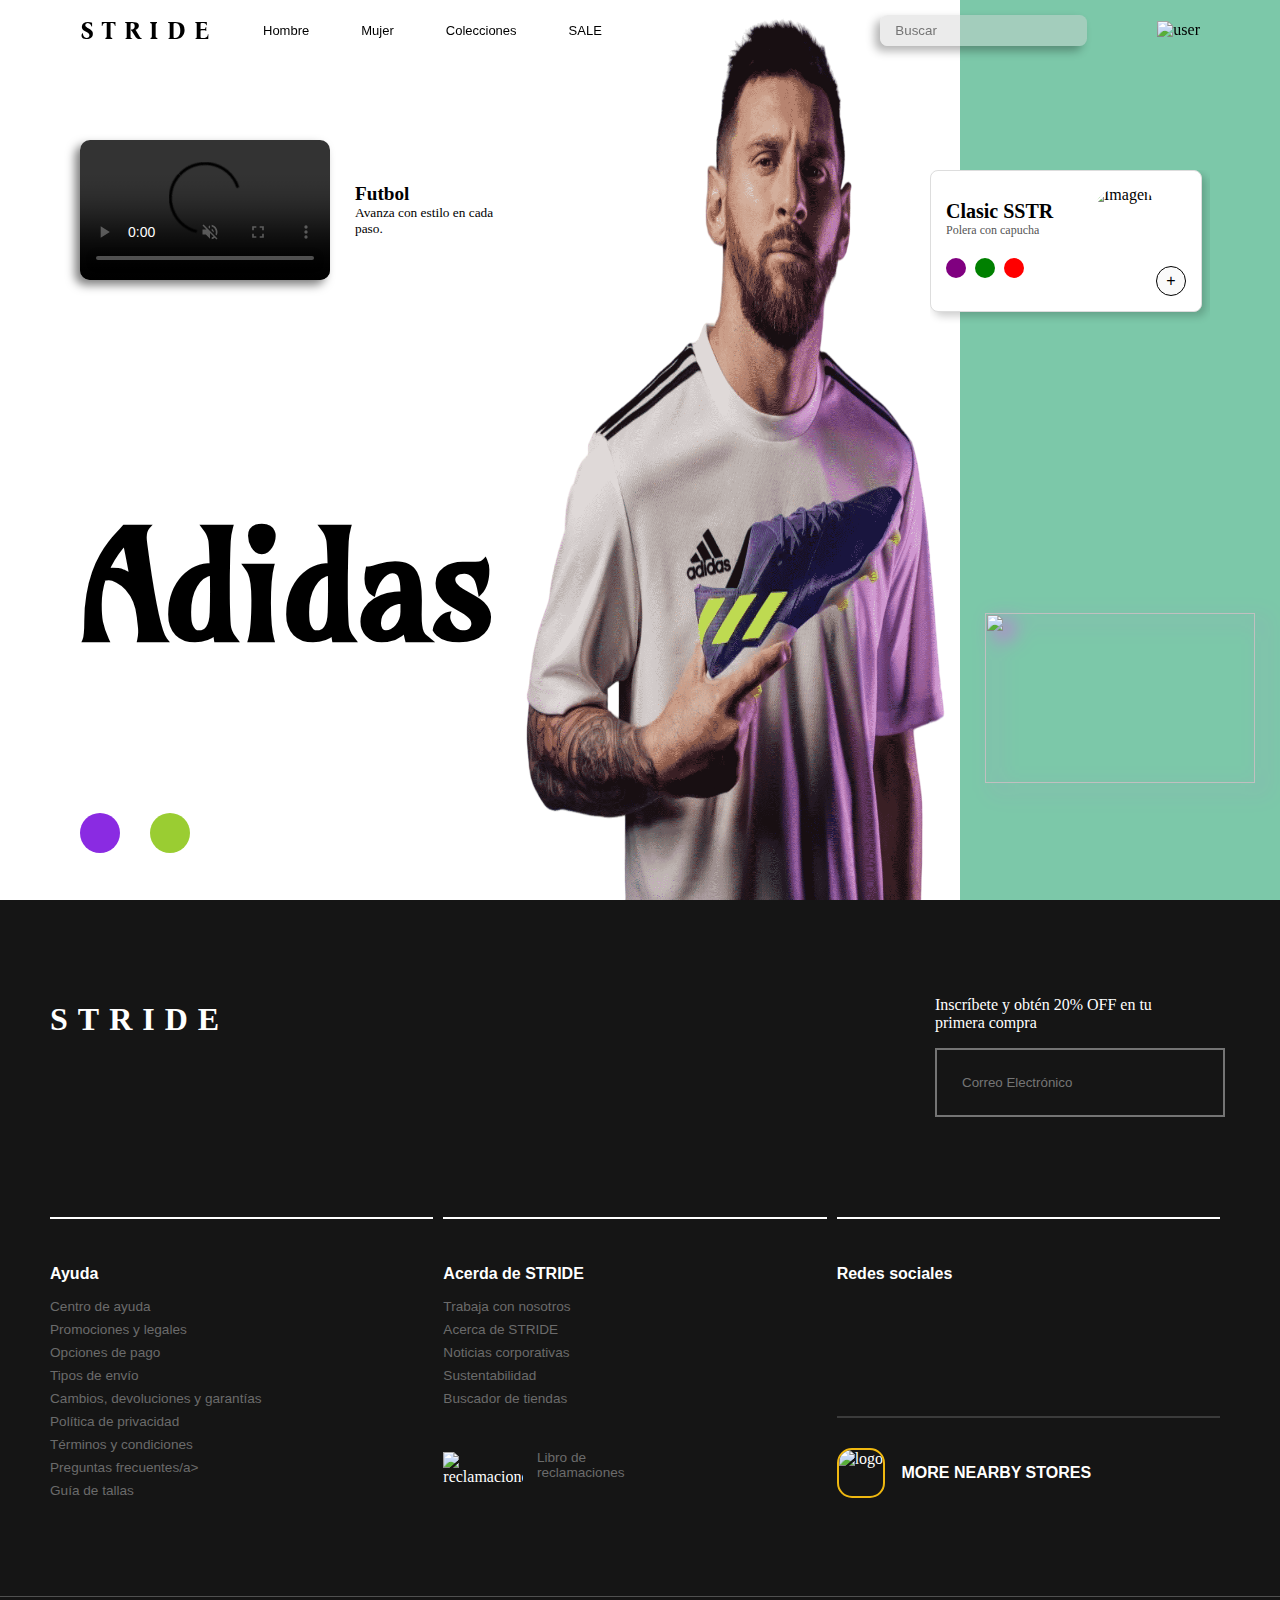
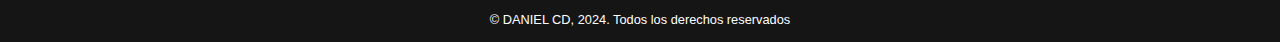
==== commit 5c33dea6: "C9" ====
--- a/index.html
+++ b/index.html
@@ -13,42 +13,156 @@
   <body>
     <nav class="header">
       <div class="header_left">
-        <div class="header_title">STRIDE</div>
+        <a href="#" class="header_title">STRIDE</a>
         <div class="header_content">
           <ul class="header_list">
             <li>
+              <a href="#">Hombre</a>
+              <div class="dropdown_menu">
+                <div class="column2">  
+                  <a href="#">Lo nuevo</a>
+                  <a href="#">Mas vendido</a>
+                  <a href="#">Suede XL</a>
+                  <a href="#">RX-X Efeckt</a>
+                  <a href="#">FENTY x PUMA</a>
+                  <a href="#" style="color: red;">SALE</a>
+                </div>
+                <div class="column">
+                  <h3>Zapatillas</h3>
+                  <a href="#">Urbanas</a>
+                  <a href="#">Running</a>
+                  <a href="#">F1®</a>
+                  <a href="#">Training</a>
+                  <a href="#">Plataformas</a>
+                  <a href="#">Sandalias</a>
+                </div>
+                <div class="column">
+                  <h3>Ropa</h3>
+                  <a href="#">Polos y tops</a>
+                  <a href="#">Poleras</a>
+                  <a href="#">Casacas</a>
+                  <a href="#">Chalecos</a>
+                  <a href="#">Bras deportivos</a>
+                  <a href="#">Faldas y vestidos</a>
+                  <a href="#">Shorts</a>
+                  <a href="#">Pantalones</a>
+                  <a href="#">Buzos</a>
+                  <a href="#">Leggings</a>
+                  <a href="#">Ropa de baño</a>
+                  <a href="#">Medias + Ropa interior</a>
+                </div>
+              </div>
+            </li>
+            <li>
+              <a href="#">Mujer</a>
+              <div class="dropdown_menu">
+                <div class="column2">  
+                  <a href="#">Lo nuevo</a>
+                  <a href="#">Mas vendido</a>
+                  <a href="#">Suede XL</a>
+                  <a href="#">RX-X Efeckt</a>
+                  <a href="#">FENTY x PUMA</a>
+                  <a href="#" style="color: red;">SALE</a>
+                </div>
+                <div class="column">
+                  <h3>Accesorios</h3>
+                  <a href="#">Bolsos y mochilas</a>
+                  <a href="#">Billeteras</a>
+                  <a href="#">Gorros</a>
+                  <a href="#">Tomatodos</a>
+                  <a href="#">Guantes</a>
+                  <a href="#">Artículos deportivos</a>
+                  <a href="#">Cuidado de zapatillas</a>
+                </div>
+                <div class="column">
+                  <h3>Categorias</h3>
+                  <a href="#">Polos y tops</a>
+                  <a href="#">Poleras</a>
+                  <a href="#">Casacas</a>
+                  <a href="#">Chalecos</a>
+                  <a href="#">Bras deportivos</a>
+                  <a href="#">Faldas y vestidos</a>
+                  <a href="#">Shorts</a>
+                  <a href="#">Pantalones</a>
+                  <a href="#">Buzos</a>
+                  <a href="#">Leggings</a>
+                  <a href="#">Ropa de baño</a>
+                  <a href="#">Medias + Ropa interior</a>
+                </div>
+              </div>
+            </li>
+            <li>
               <a href="#">Colecciones</a>
+              <div class="dropdown_menu">
+                <div class="column">
+                  <h3>Colaboraciones</h3>
+                  <a href="#">ICONS</a>
+                  <a href="#">PUMA x LAFRANCÉ</a>
+                  <a href="#">F1®</a>
+                  <a href="#">PUMA x ONE PIECE</a>
+                  <a href="#">FENTY x PUMA</a>
+                  <a href="#">PUMA x PLAYSTATION</a>
+                  <a href="#">MX Sportwear</a>
+                  <a href="#">HOOPS x CHEETOS</a>
+                  <a href="#">FENTY x PUMA</a>
+                  <a href="#">PUMA x SQUISHMALLOWS</a>
+                </div>
+                <div class="column">
+                  <h3>Colecciones</h3>
+                  <a href="#">Winter Pack</a>
+                  <a href="#">Palermo</a>
+                  <a href="#">Suede</a>
+                  <a href="#">Suede XL</a>
+                  <a href="#">Mayze</a>
+                  <a href="#">Cali</a>
+                  <a href="#">Velophasis</a>
+                  <a href="#">CA Pro</a>
+                  <a href="#">Rider</a>
+                  <a href="#">RS-Collection</a>
+                  <a href="#">Slipstream</a>
+                  <a href="#">Mirage</a>
+                  <a href="#">Downtown</a>
+                  <a href="#">Puma 180</a>
+                </div>
+              </div>
             </li>
-
             <li>
-              <a href="#">Productos</a>
+              <a href="#">SALE</a>
+              <div class="dropdown_menu">
+                <div class="column">
+                  <h3>Hombre</h3>
+                  <a href="#">Zapatillas</a>
+                  <a href="#">Ropa</a>
+                  <a href="#">Accesorios</a>
+                </div>
+                <div class="column">
+                  <h3>Mujer</h3>
+                  <a href="#">Zapatillas</a>
+                  <a href="#">Ropa</a>
+                  <a href="#">Accesorios</a>
+                </div>
+                <div class="column">
+                  <h3>Niño</h3>
+                  <a href="#">Zapatillas</a>
+                  <a href="#">Ropa</a>
+                  <a href="#">Accesorios</a>
+                </div>
+              </div>
             </li>
-
-            <li>
-              <a href="#">Nosotros</a>
-            </li>
-
-            <li>
-              <a href="#">Tiendas</a>
-            </li>
-          </ul>
-        </div>
-      </div>
-
-        <div class="search">
-          <input class="search_header" placeholder="Buscar" type="text" id="search"/>
-          <i class="ri-search-line" id="search_icon"></i>
-          <div class="search_bx2">
-        </div>
+          </ul> 
+        </div>
+      </div>
+    
+      <div class="search">
+        <input class="search_header" placeholder="Buscar" type="text" id="search" />
+        <i class="ri-search-line" id="search_icon"></i>
+        <div class="search_bx2"></div>
         <div class="user">
-          <img
-            style="height: 20px"
-            src="https://i.pinimg.com/originals/57/00/c0/5700c04197ee9a4372a35ef16eb78f4e.png"
-            alt="user"
-          />
+          <img style="height: 20px" src="https://i.pinimg.com/originals/57/00/c0/5700c04197ee9a4372a35ef16eb78f4e.png" alt="user" />
         </div>
       </div>
     </nav>
+    
 
     <div class="container">
       <div class="content1">
--- a/style.css
+++ b/style.css
@@ -5,11 +5,12 @@
   margin: 0;
   padding: 0;
   height: 100%;
+  width: 100%;
   overflow-x: hidden;
 }
 
 .header {
-  position: absolute;
+  position: fixed;
   display: flex;
   justify-content: space-between;
   align-items: center;
@@ -18,6 +19,8 @@
   right: 0;
   padding: 15px 80px 15px 80px;
   z-index: 2;
+  background-color: transparent; /* Fondo transparente por defecto */
+  transition: background-color 0.4s ease; /* Transición suave de 0.5 segundos */
 }
 
 .header_left {
@@ -25,10 +28,12 @@
 }
 
 .header_title {
+  text-decoration: none;
   font-family: "Bona Nova", serif;
   letter-spacing: 8px;
   font-size: 24px;
   font-weight: bold;
+  color: #000;
 }
 
 .header_content {
@@ -74,7 +79,7 @@
 }
 
 .header_list li:hover {
-  transform: scale(1.1);
+  transform: scale(1.2);
 }
 
 .search {
@@ -89,7 +94,7 @@
   padding: 8px 15px 8px 15px;
   outline: none;
   border: none;
-  border-radius: 20px;
+  border-radius: 7.5px;
   box-shadow: -5px 5px 10px rgba(0, 0, 0, 0.3);
 }
 
@@ -188,6 +193,65 @@
     "Lucida Sans", Arial, sans-serif;
 }
 
+.dropdown_menu {
+  position: fixed;
+  top: 100%;
+  width: 90vh;
+  padding: 30px 0;
+  background: rgba(255, 255, 255, 0.9);
+  overflow: hidden;
+  opacity: 0;
+  transition: height 0.3s ease, opacity 0.3s ease;
+  display: flex;
+  justify-content: space-around; 
+  box-shadow: -5px 5px 10px rgba(0, 0, 0, 0.3);
+  backdrop-filter: blur(10px); 
+}
+
+.dropdown_menu .column {
+  margin-top: 0;
+}
+
+.dropdown_menu .column2 a {
+  margin-bottom: 5px;
+}
+
+.column h3 {
+  font-family: 'Gill Sans', 'Gill Sans MT', Calibri, 'Trebuchet MS', sans-serif;
+  margin-top: 0;
+  font-size: 1em;
+  padding-right: 7rem;
+  padding-bottom: 0.5rem;
+  border-bottom: 2px solid rgb(12, 12, 12);
+}
+
+.dropdown_menu a {
+  text-decoration: none;
+  color: #000;
+  display: block;
+  margin-bottom: 10px;
+}
+
+.dropdown_menu a:hover {
+  color: #6a6a6a;
+}
+
+.fixed {
+  position: fixed;
+  top: 0;
+  left: 0;
+  right: 0;
+  z-index: 3; /* Ajusta el índice Z según sea necesario */
+}
+
+.fixed .dropdown_menu {
+  top: 30px; /* Ajusta la posición del menú desplegable según sea necesario */
+}
+
+.scrolled {
+  background-color: white; /* Cambia el fondo del encabezado a blanco */
+} 
+
 /* */
 
 .container {
@@ -268,7 +332,7 @@
   opacity: 0;
 }
 
-@media screen and (min-width: 768px) {
+@media screen and (min-width: 1285px) {
   .content1 .card2 h1 {
     font-size: 230px; /* Cambiar el tamaño del texto en pantallas más grandes */
   }
